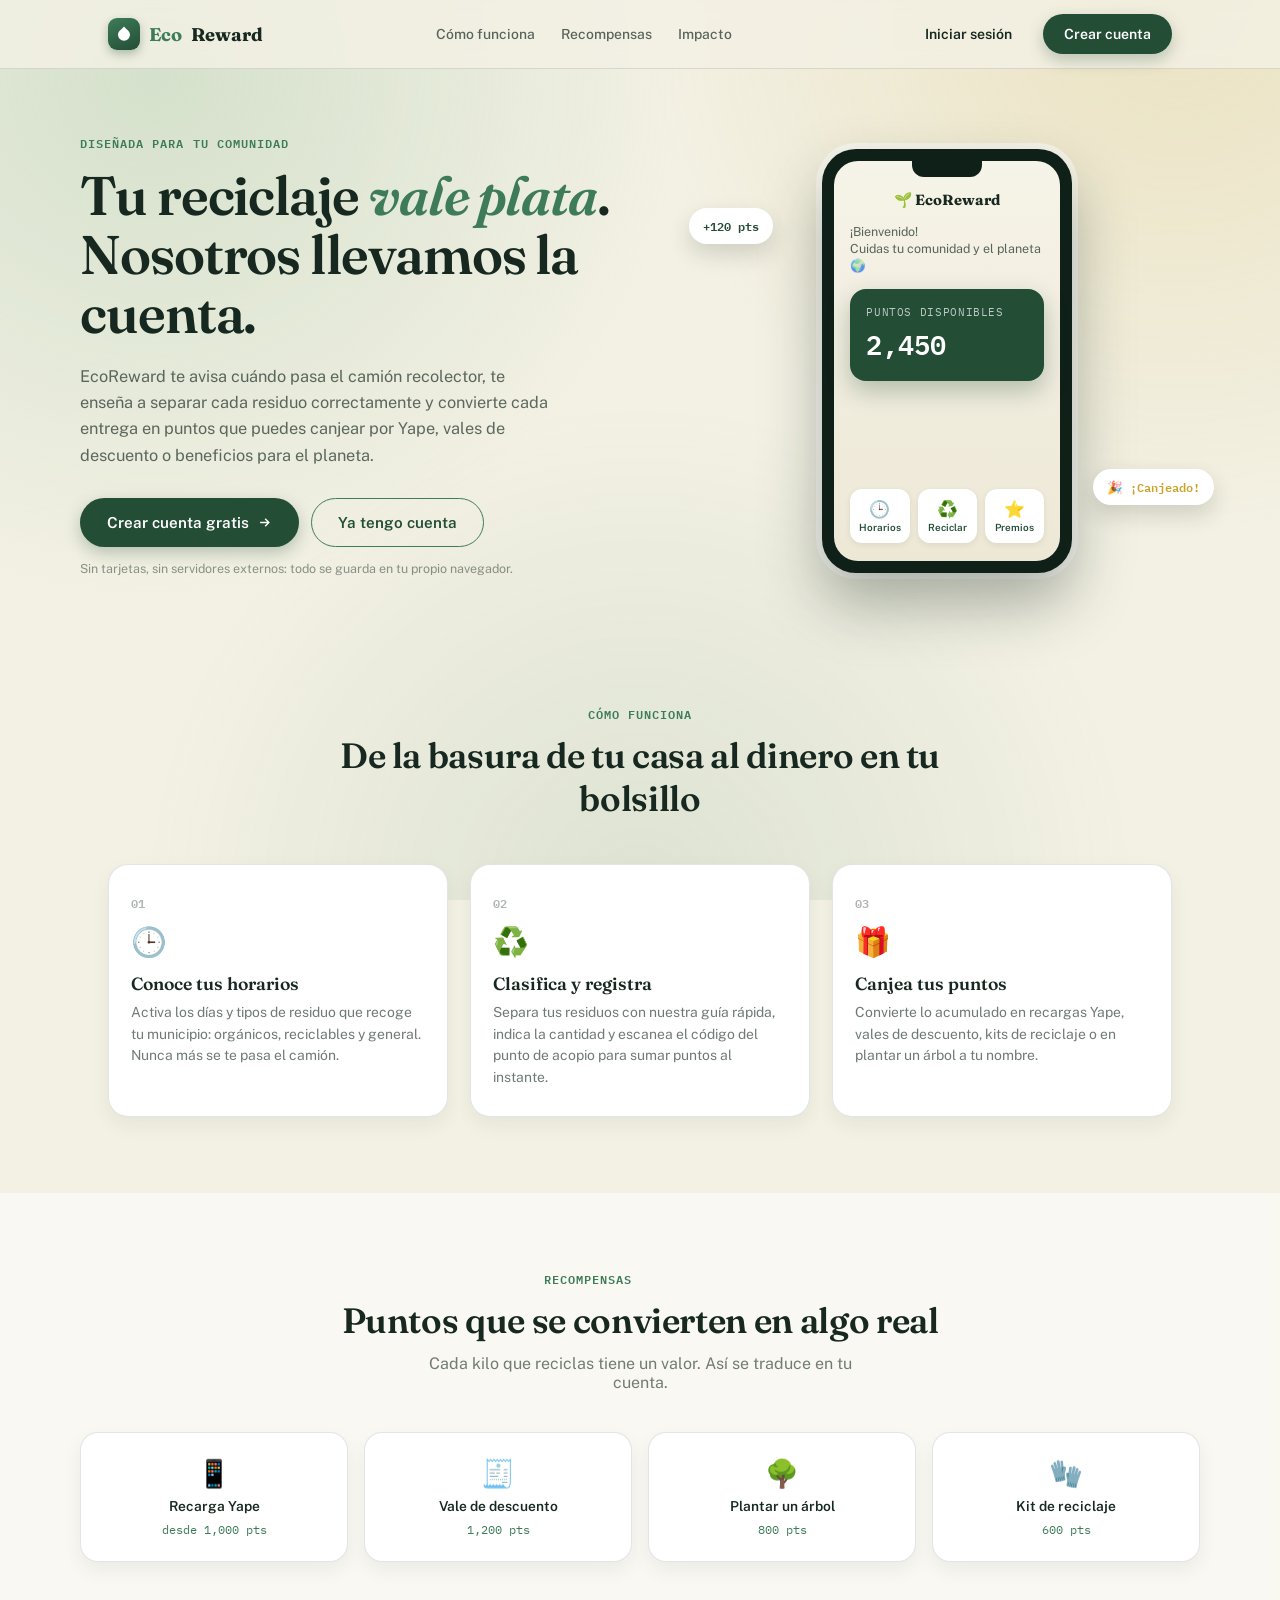
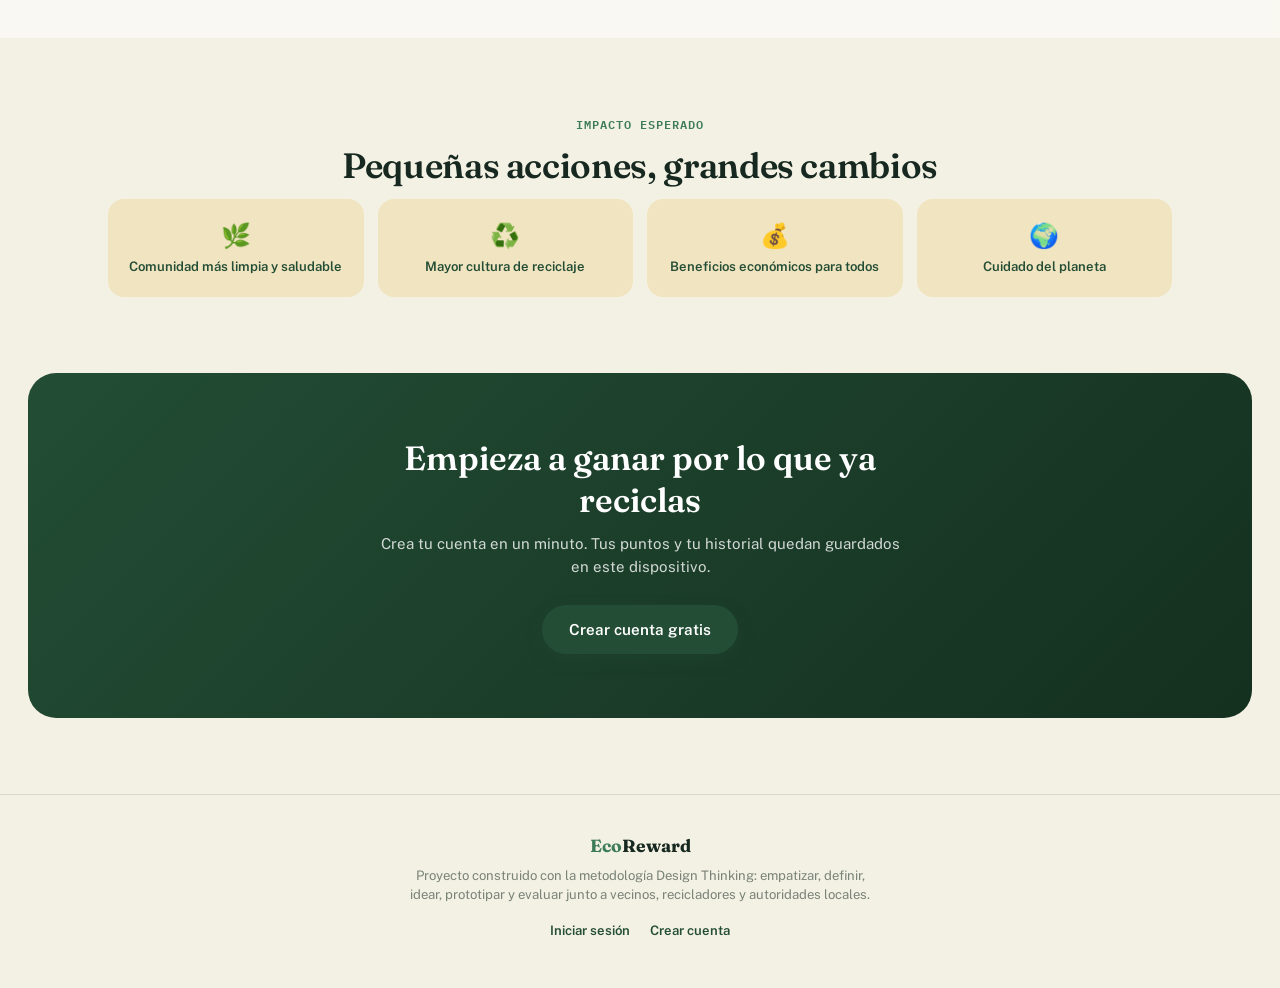
==== index.html @ 500846e9 "feat: init commit" ====
<!DOCTYPE html>
<html lang="es">
<head>
<meta charset="UTF-8">
<meta name="viewport" content="width=device-width, initial-scale=1.0">
<title>EcoReward — Recicla, suma puntos, gana dinero</title>
<meta name="description" content="EcoReward informa tus horarios de recolección de residuos, te enseña a clasificarlos y convierte tu reciclaje en puntos canjeables por dinero.">
<link rel="preconnect" href="https://fonts.googleapis.com">
<link href="https://fonts.googleapis.com/css2?family=Fraunces:ital,opsz,wght@0,9..144,500;0,9..144,600;0,9..144,700;1,9..144,500&family=Public+Sans:wght@400;500;600;700;800&family=IBM+Plex+Mono:wght@500;600&display=swap" rel="stylesheet">
<link rel="stylesheet" href="landing.css">
</head>
<body>

<div class="noise-layer" aria-hidden="true"></div>

<!-- ============ NAV ============ -->
<header class="nav">
  <div class="nav-inner">
    <a class="nav-brand" href="#top">
      <span class="nav-mark">
        <svg width="18" height="18" viewBox="0 0 24 24" fill="none"><path d="M12 2C9 6 4 8 4 13a8 8 0 0016 0c0-5-5-7-8-11z" fill="#fff"/></svg>
      </span>
      <em>Eco</em>Reward
    </a>
    <nav class="nav-links">
      <a href="#como-funciona">Cómo funciona</a>
      <a href="#recompensas">Recompensas</a>
      <a href="#impacto">Impacto</a>
    </nav>
    <div class="nav-actions">
      <a class="btn btn-ghost" href="app/index.html?tab=login">Iniciar sesión</a>
      <a class="btn btn-primary" href="app/index.html?tab=register">Crear cuenta</a>
    </div>
    <button class="nav-burger" id="navBurger" aria-label="Abrir menú">
      <span></span><span></span><span></span>
    </button>
  </div>
  <div class="nav-mobile" id="navMobile">
    <a href="#como-funciona">Cómo funciona</a>
    <a href="#recompensas">Recompensas</a>
    <a href="#impacto">Impacto</a>
    <a class="btn btn-ghost" href="app/index.html?tab=login">Iniciar sesión</a>
    <a class="btn btn-primary" href="app/index.html?tab=register">Crear cuenta</a>
  </div>
</header>

<!-- ============ HERO ============ -->
<section class="hero" id="top">
  <div class="hero-inner">
    <div class="hero-copy">
      <p class="eyebrow">Diseñada para tu comunidad</p>
      <h1>Tu reciclaje <em>vale plata</em>.<br>Nosotros llevamos la cuenta.</h1>
      <p class="hero-sub">
        EcoReward te avisa cuándo pasa el camión recolector, te enseña a separar
        cada residuo correctamente y convierte cada entrega en puntos que puedes
        canjear por Yape, vales de descuento o beneficios para el planeta.
      </p>
      <div class="hero-actions">
        <a class="btn btn-primary btn-lg" href="app/index.html?tab=register">
          Crear cuenta gratis
          <svg width="15" height="15" viewBox="0 0 24 24" fill="none" stroke="currentColor" stroke-width="2.2"><path d="M5 12h14M13 6l6 6-6 6"/></svg>
        </a>
        <a class="btn btn-outline btn-lg" href="app/index.html?tab=login">Ya tengo cuenta</a>
      </div>
      <p class="hero-note">Sin tarjetas, sin servidores externos: todo se guarda en tu propio navegador.</p>
    </div>

    <div class="hero-visual" aria-hidden="true">
      <div class="phone">
        <div class="phone-notch"></div>
        <div class="phone-screen">
          <div class="phone-topbar">
            <span class="phone-logo">🌱 EcoReward</span>
          </div>
          <p class="phone-greet">¡Bienvenido!<br>Cuidas tu comunidad y el planeta 🌍</p>
          <div class="phone-points-card">
            <span class="pp-label">Puntos disponibles</span>
            <span class="pp-value" id="phonePoints">0</span>
          </div>
          <div class="phone-tabs">
            <div class="phone-tab"><span>🕒</span>Horarios</div>
            <div class="phone-tab"><span>♻️</span>Reciclar</div>
            <div class="phone-tab"><span>⭐</span>Premios</div>
          </div>
        </div>
      </div>
      <div class="hero-badge hero-badge--1">+120 pts</div>
      <div class="hero-badge hero-badge--2">🎉 ¡Canjeado!</div>
    </div>
  </div>
</section>

<!-- ============ CÓMO FUNCIONA ============ -->
<section class="section" id="como-funciona">
  <p class="section-eyebrow">Cómo funciona</p>
  <h2 class="section-title">De la basura de tu casa al dinero en tu bolsillo</h2>

  <div class="steps">
    <article class="step">
      <span class="step-num">01</span>
      <div class="step-icon">🕒</div>
      <h3>Conoce tus horarios</h3>
      <p>Activa los días y tipos de residuo que recoge tu municipio: orgánicos, reciclables y general. Nunca más se te pasa el camión.</p>
    </article>
    <article class="step">
      <span class="step-num">02</span>
      <div class="step-icon">♻️</div>
      <h3>Clasifica y registra</h3>
      <p>Separa tus residuos con nuestra guía rápida, indica la cantidad y escanea el código del punto de acopio para sumar puntos al instante.</p>
    </article>
    <article class="step">
      <span class="step-num">03</span>
      <div class="step-icon">🎁</div>
      <h3>Canjea tus puntos</h3>
      <p>Convierte lo acumulado en recargas Yape, vales de descuento, kits de reciclaje o en plantar un árbol a tu nombre.</p>
    </article>
  </div>
</section>

<!-- ============ RECOMPENSAS ============ -->
<section class="section section-alt" id="recompensas">
  <p class="section-eyebrow">Recompensas</p>
  <h2 class="section-title">Puntos que se convierten en algo real</h2>
  <p class="section-sub">Cada kilo que reciclas tiene un valor. Así se traduce en tu cuenta.</p>

  <div class="rewards-grid">
    <div class="reward-tile">
      <span class="rt-emoji">📱</span>
      <span class="rt-name">Recarga Yape</span>
      <span class="rt-cost">desde 1,000 pts</span>
    </div>
    <div class="reward-tile">
      <span class="rt-emoji">🧾</span>
      <span class="rt-name">Vale de descuento</span>
      <span class="rt-cost">1,200 pts</span>
    </div>
    <div class="reward-tile">
      <span class="rt-emoji">🌳</span>
      <span class="rt-name">Plantar un árbol</span>
      <span class="rt-cost">800 pts</span>
    </div>
    <div class="reward-tile">
      <span class="rt-emoji">🧤</span>
      <span class="rt-name">Kit de reciclaje</span>
      <span class="rt-cost">600 pts</span>
    </div>
  </div>
</section>

<!-- ============ IMPACTO ============ -->
<section class="section" id="impacto">
  <p class="section-eyebrow">Impacto esperado</p>
  <h2 class="section-title">Pequeñas acciones, grandes cambios</h2>

  <div class="impact-grid">
    <div class="impact-item">
      <span class="ii-emoji">🌿</span>
      <span class="ii-text">Comunidad más limpia y saludable</span>
    </div>
    <div class="impact-item">
      <span class="ii-emoji">♻️</span>
      <span class="ii-text">Mayor cultura de reciclaje</span>
    </div>
    <div class="impact-item">
      <span class="ii-emoji">💰</span>
      <span class="ii-text">Beneficios económicos para todos</span>
    </div>
    <div class="impact-item">
      <span class="ii-emoji">🌍</span>
      <span class="ii-text">Cuidado del planeta</span>
    </div>
  </div>
</section>

<!-- ============ CTA FINAL ============ -->
<section class="cta">
  <div class="cta-inner">
    <h2>Empieza a ganar por lo que ya reciclas</h2>
    <p>Crea tu cuenta en un minuto. Tus puntos y tu historial quedan guardados en este dispositivo.</p>
    <a class="btn btn-primary btn-lg" href="app/index.html?tab=register">Crear cuenta gratis</a>
  </div>
</section>

<!-- ============ FOOTER ============ -->
<footer class="footer">
  <div class="footer-inner">
    <div class="footer-brand"><em>Eco</em>Reward</div>
    <p>Proyecto construido con la metodología Design Thinking: empatizar, definir, idear, prototipar y evaluar junto a vecinos, recicladores y autoridades locales.</p>
    <div class="footer-links">
      <a href="app/index.html?tab=login">Iniciar sesión</a>
      <a href="app/index.html?tab=register">Crear cuenta</a>
    </div>
  </div>
</footer>

<script src="landing.js"></script>
</body>
</html>
---- landing.css ----
:root{
  --ink:#16281F;
  --bg:#F3F1E4;
  --card:#FFFFFF;
  --green-deep:#234D35;
  --green-mid:#3E7C59;
  --green-leaf:#8FBC94;
  --gold:#C9A227;
  --gold-soft:#F1E4C0;
  --coral:#C1502E;
  --line: rgba(22,40,31,0.12);
  --font-display:'Fraunces', Georgia, serif;
  --font-body:'Public Sans', -apple-system, BlinkMacSystemFont, 'Segoe UI', sans-serif;
  --font-mono:'IBM Plex Mono', 'Courier New', monospace;
  --max: 1120px;
}
*{ box-sizing:border-box; }
html{ scroll-behavior:smooth; }
body{
  margin:0;
  background:var(--bg);
  color:var(--ink);
  font-family:var(--font-body);
  -webkit-font-smoothing:antialiased;
  overflow-x:hidden;
}
a{ color:inherit; text-decoration:none; }
img,svg{ display:block; max-width:100%; }

.noise-layer{
  position:fixed; inset:0; pointer-events:none; z-index:0;
  background:
    radial-gradient(circle at 12% 8%, rgba(143,188,148,0.30), transparent 38%),
    radial-gradient(circle at 92% 0%, rgba(201,162,39,0.18), transparent 36%),
    radial-gradient(circle at 50% 100%, rgba(62,124,89,0.12), transparent 45%);
}

.btn{
  display:inline-flex; align-items:center; justify-content:center; gap:8px;
  padding:11px 20px; border-radius:100px; font-weight:600; font-size:0.88rem;
  border:1.5px solid transparent; cursor:pointer; white-space:nowrap;
  transition:transform .15s ease, box-shadow .15s ease, background .15s ease;
}
.btn:active{ transform:scale(0.97); }
.btn-primary{ background:var(--green-deep); color:#fff; box-shadow:0 6px 16px rgba(35,77,53,0.28); }
.btn-primary:hover{ background:#1c3f2c; }
.btn-ghost{ background:transparent; color:var(--ink); }
.btn-ghost:hover{ background:rgba(22,40,31,0.06); }
.btn-outline{ background:transparent; color:var(--green-deep); border-color:var(--green-mid); }
.btn-outline:hover{ background:rgba(62,124,89,0.08); }
.btn-lg{ padding:15px 26px; font-size:0.95rem; }

/* ============ NAV ============ */
.nav{
  position:sticky; top:0; z-index:50;
  background:rgba(243,241,228,0.82); backdrop-filter:blur(10px);
  border-bottom:1px solid var(--line);
}
.nav-inner{
  max-width:var(--max); margin:0 auto; padding:14px 28px;
  display:flex; align-items:center; justify-content:space-between; gap:24px;
}
.nav-brand{
  display:flex; align-items:center; gap:9px;
  font-family:var(--font-display); font-weight:700; font-size:1.15rem;
}
.nav-brand em{ color:var(--green-mid); font-style:normal; }
.nav-mark{
  width:32px;height:32px;border-radius:9px;
  background:linear-gradient(155deg,var(--green-mid),var(--green-deep));
  display:flex;align-items:center;justify-content:center;
  box-shadow:0 4px 10px rgba(35,77,53,0.32);
}
.nav-links{ display:flex; gap:26px; font-size:0.87rem; font-weight:500; color:rgba(22,40,31,0.7); }
.nav-links a:hover{ color:var(--green-deep); }
.nav-actions{ display:flex; align-items:center; gap:10px; }
.nav-burger{
  display:none; flex-direction:column; gap:4px; background:none; border:none; cursor:pointer; padding:6px;
}
.nav-burger span{ width:20px; height:2px; background:var(--ink); border-radius:2px; }
.nav-mobile{
  display:none; flex-direction:column; gap:14px; padding:16px 28px 22px;
  border-top:1px solid var(--line); font-size:0.9rem; font-weight:500;
}
.nav-mobile.open{ display:flex; }
.nav-mobile .btn{ width:100%; }

/* ============ HERO ============ */
.hero{ position:relative; z-index:1; padding:64px 28px 40px; }
.hero-inner{
  max-width:var(--max); margin:0 auto;
  display:grid; grid-template-columns:1.05fr 0.95fr; gap:56px; align-items:center;
}
.eyebrow{
  font-family:var(--font-mono); text-transform:uppercase; letter-spacing:0.09em;
  font-size:0.72rem; color:var(--green-mid); font-weight:600; margin:0 0 14px;
}
.hero h1{
  font-family:var(--font-display); font-weight:600; font-size:clamp(2.2rem, 4.4vw, 3.4rem);
  line-height:1.08; letter-spacing:-0.02em; margin:0 0 20px;
}
.hero h1 em{ font-style:italic; color:var(--green-mid); }
.hero-sub{
  font-size:1.02rem; line-height:1.6; color:rgba(22,40,31,0.68); max-width:480px; margin:0 0 30px;
}
.hero-actions{ display:flex; gap:12px; flex-wrap:wrap; margin-bottom:14px; }
.hero-note{ font-size:0.78rem; color:rgba(22,40,31,0.48); }

/* Phone mockup */
.hero-visual{ position:relative; display:flex; justify-content:center; }
.phone{
  width:250px; background:#0f2018; border-radius:34px; padding:12px;
  box-shadow:0 30px 60px rgba(22,40,31,0.35), 0 0 0 6px rgba(255,255,255,0.5);
  position:relative;
}
.phone-notch{
  position:absolute; top:12px; left:50%; transform:translateX(-50%);
  width:70px; height:16px; background:#0f2018; border-radius:0 0 12px 12px; z-index:2;
}
.phone-screen{
  background:linear-gradient(180deg, #F6F3E8, #EDE8D6);
  border-radius:24px; padding:30px 16px 18px; min-height:400px;
  display:flex; flex-direction:column; gap:14px;
}
.phone-topbar{ display:flex; justify-content:center; }
.phone-logo{ font-family:var(--font-display); font-weight:700; font-size:0.92rem; }
.phone-greet{
  font-size:0.78rem; line-height:1.4; color:rgba(22,40,31,0.7); margin:0; text-align:left;
}
.phone-points-card{
  background:var(--green-deep); border-radius:16px; padding:16px;
  display:flex; flex-direction:column; gap:4px; color:#fff;
  box-shadow:0 10px 24px rgba(35,77,53,0.3);
}
.pp-label{ font-size:0.66rem; text-transform:uppercase; letter-spacing:0.06em; opacity:0.7; font-family:var(--font-mono); }
.pp-value{ font-family:var(--font-mono); font-weight:600; font-size:1.7rem; }
.phone-tabs{ display:flex; gap:8px; margin-top:auto; }
.phone-tab{
  flex:1; background:var(--card); border-radius:12px; padding:10px 4px; text-align:center;
  font-size:0.62rem; font-weight:600; color:var(--green-deep); box-shadow:0 2px 6px rgba(22,40,31,0.08);
}
.phone-tab span{ display:block; font-size:1.05rem; margin-bottom:3px; }

.hero-badge{
  position:absolute; background:var(--card); border-radius:100px; padding:8px 14px;
  font-family:var(--font-mono); font-weight:600; font-size:0.78rem; color:var(--green-deep);
  box-shadow:0 10px 22px rgba(22,40,31,0.16); animation:floatY 4s ease-in-out infinite;
}
.hero-badge--1{ top:14%; left:-6px; }
.hero-badge--2{ bottom:16%; right:-14px; animation-delay:1.4s; color:var(--gold); }
@keyframes floatY{ 0%,100%{ transform:translateY(0);} 50%{ transform:translateY(-9px);} }

/* ============ SECTIONS ============ */
.section{ position:relative; z-index:1; max-width:var(--max); margin:0 auto; padding:76px 28px; }
.section-alt{ background:rgba(255,255,255,0.5); max-width:none; border-radius:0; }
.section-alt > *{ max-width:var(--max); margin-left:auto; margin-right:auto; }
.section-eyebrow{
  font-family:var(--font-mono); text-transform:uppercase; letter-spacing:0.09em;
  font-size:0.72rem; color:var(--green-mid); font-weight:600; margin:0 0 10px; text-align:center;
}
.section-title{
  font-family:var(--font-display); font-weight:600; font-size:clamp(1.6rem, 3vw, 2.2rem);
  text-align:center; margin:0 auto 12px; max-width:640px; letter-spacing:-0.01em;
}
.section-sub{ text-align:center; color:rgba(22,40,31,0.6); max-width:480px; margin:0 auto 40px; }

.steps{
  display:grid; grid-template-columns:repeat(3,1fr); gap:22px; margin-top:44px;
}
.step{
  background:var(--card); border:1px solid var(--line); border-radius:20px; padding:28px 22px;
  position:relative; box-shadow:0 8px 20px rgba(22,40,31,0.06);
}
.step-num{
  font-family:var(--font-mono); font-size:0.72rem; color:rgba(22,40,31,0.35); font-weight:600;
}
.step-icon{ font-size:1.8rem; margin:12px 0 14px; }
.step h3{ font-family:var(--font-display); font-size:1.1rem; margin:0 0 8px; font-weight:600; }
.step p{ font-size:0.87rem; line-height:1.55; color:rgba(22,40,31,0.62); margin:0; }

.rewards-grid{ display:grid; grid-template-columns:repeat(4,1fr); gap:16px; }
.reward-tile{
  background:var(--card); border:1px solid var(--line); border-radius:18px; padding:24px 12px;
  text-align:center; display:flex; flex-direction:column; align-items:center; gap:8px;
  box-shadow:0 8px 20px rgba(22,40,31,0.06);
}
.rt-emoji{ font-size:1.7rem; }
.rt-name{ font-weight:600; font-size:0.86rem; }
.rt-cost{ font-family:var(--font-mono); font-size:0.72rem; color:var(--green-mid); }

.impact-grid{ display:grid; grid-template-columns:repeat(4,1fr); gap:14px; }
.impact-item{
  background:var(--gold-soft); border-radius:16px; padding:22px 16px;
  display:flex; flex-direction:column; align-items:center; text-align:center; gap:8px;
}
.ii-emoji{ font-size:1.5rem; }
.ii-text{ font-size:0.82rem; font-weight:600; color:var(--green-deep); line-height:1.3; }

/* ============ CTA ============ */
.cta{
  position:relative; z-index:1; margin:0 28px 76px; border-radius:28px;
  background:linear-gradient(135deg, var(--green-deep), #14301f);
  padding:64px 28px; text-align:center; color:#fff;
}
.cta-inner{ max-width:520px; margin:0 auto; }
.cta h2{ font-family:var(--font-display); font-size:clamp(1.6rem,3vw,2.1rem); margin:0 0 12px; font-weight:600; }
.cta p{ font-size:0.94rem; opacity:0.8; line-height:1.5; margin:0 0 26px; }

/* ============ FOOTER ============ */
.footer{ position:relative; z-index:1; padding:40px 28px 50px; border-top:1px solid var(--line); }
.footer-inner{ max-width:var(--max); margin:0 auto; text-align:center; }
.footer-brand{ font-family:var(--font-display); font-weight:700; font-size:1.1rem; margin-bottom:10px; }
.footer-brand em{ color:var(--green-mid); font-style:normal; }
.footer-inner p{ max-width:480px; margin:0 auto 18px; font-size:0.82rem; color:rgba(22,40,31,0.55); line-height:1.5; }
.footer-links{ display:flex; gap:20px; justify-content:center; font-size:0.82rem; font-weight:600; color:var(--green-deep); }

/* ============ RESPONSIVE ============ */
@media (max-width: 900px){
  .nav-links{ display:none; }
  .nav-actions{ display:none; }
  .nav-burger{ display:flex; }
  .hero-inner{ grid-template-columns:1fr; gap:44px; }
  .hero-visual{ order:-1; }
  .steps{ grid-template-columns:1fr; }
  .rewards-grid{ grid-template-columns:repeat(2,1fr); }
  .impact-grid{ grid-template-columns:repeat(2,1fr); }
}
@media (max-width:480px){
  .hero{ padding:44px 18px 30px; }
  .section{ padding:56px 18px; }
  .cta{ margin:0 16px 56px; padding:46px 20px; }
  .phone{ width:220px; }
}
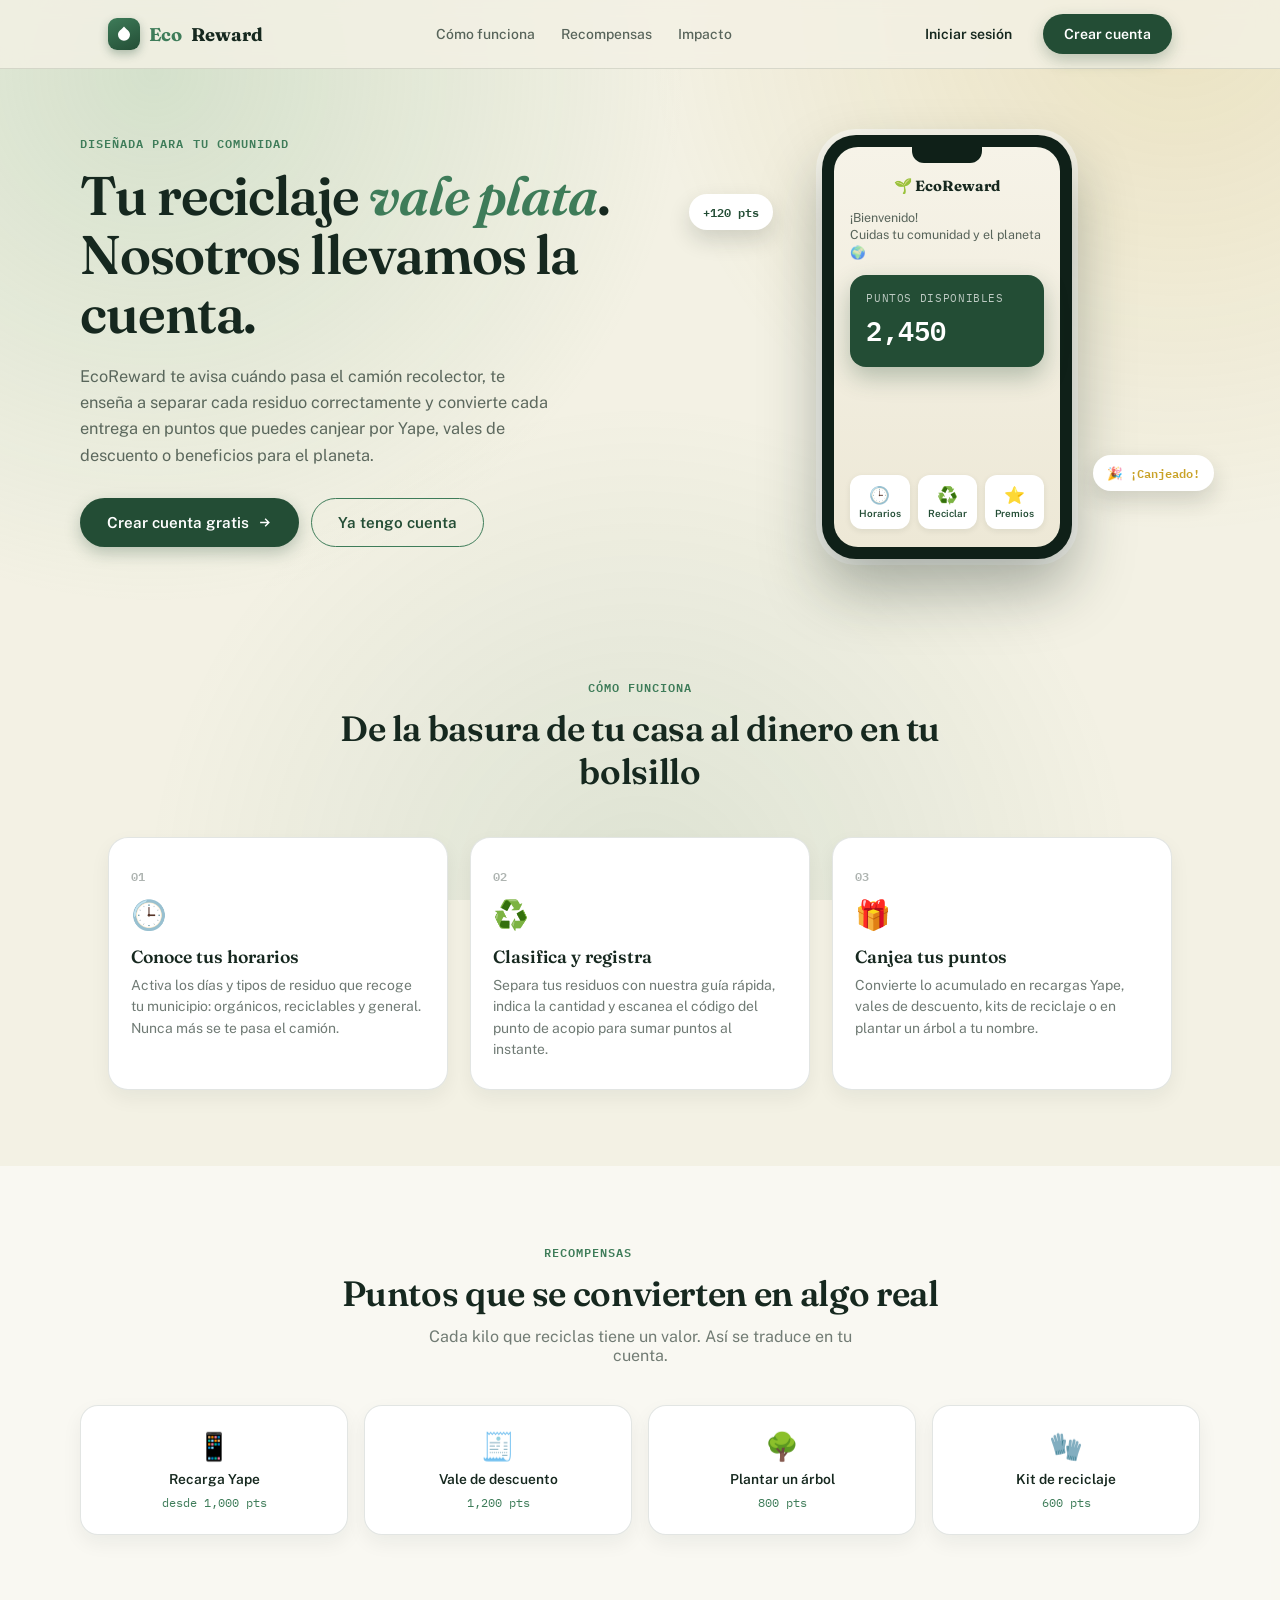
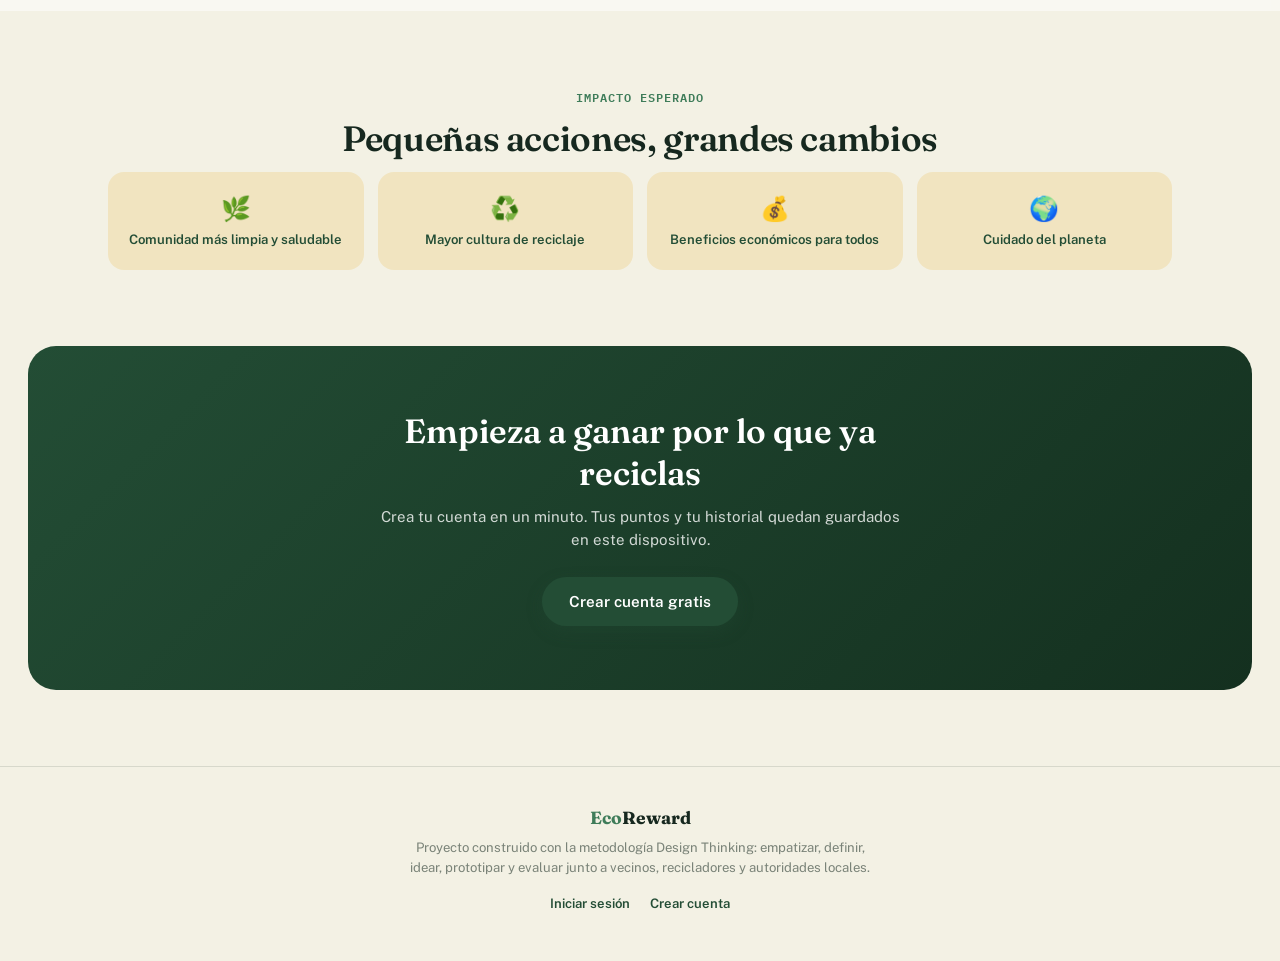
==== commit 5aebf123: "Update index.html" ====
--- a/index.html
+++ b/index.html
@@ -62,7 +62,6 @@
         </a>
         <a class="btn btn-outline btn-lg" href="app/index.html?tab=login">Ya tengo cuenta</a>
       </div>
-      <p class="hero-note">Sin tarjetas, sin servidores externos: todo se guarda en tu propio navegador.</p>
     </div>
 
     <div class="hero-visual" aria-hidden="true">
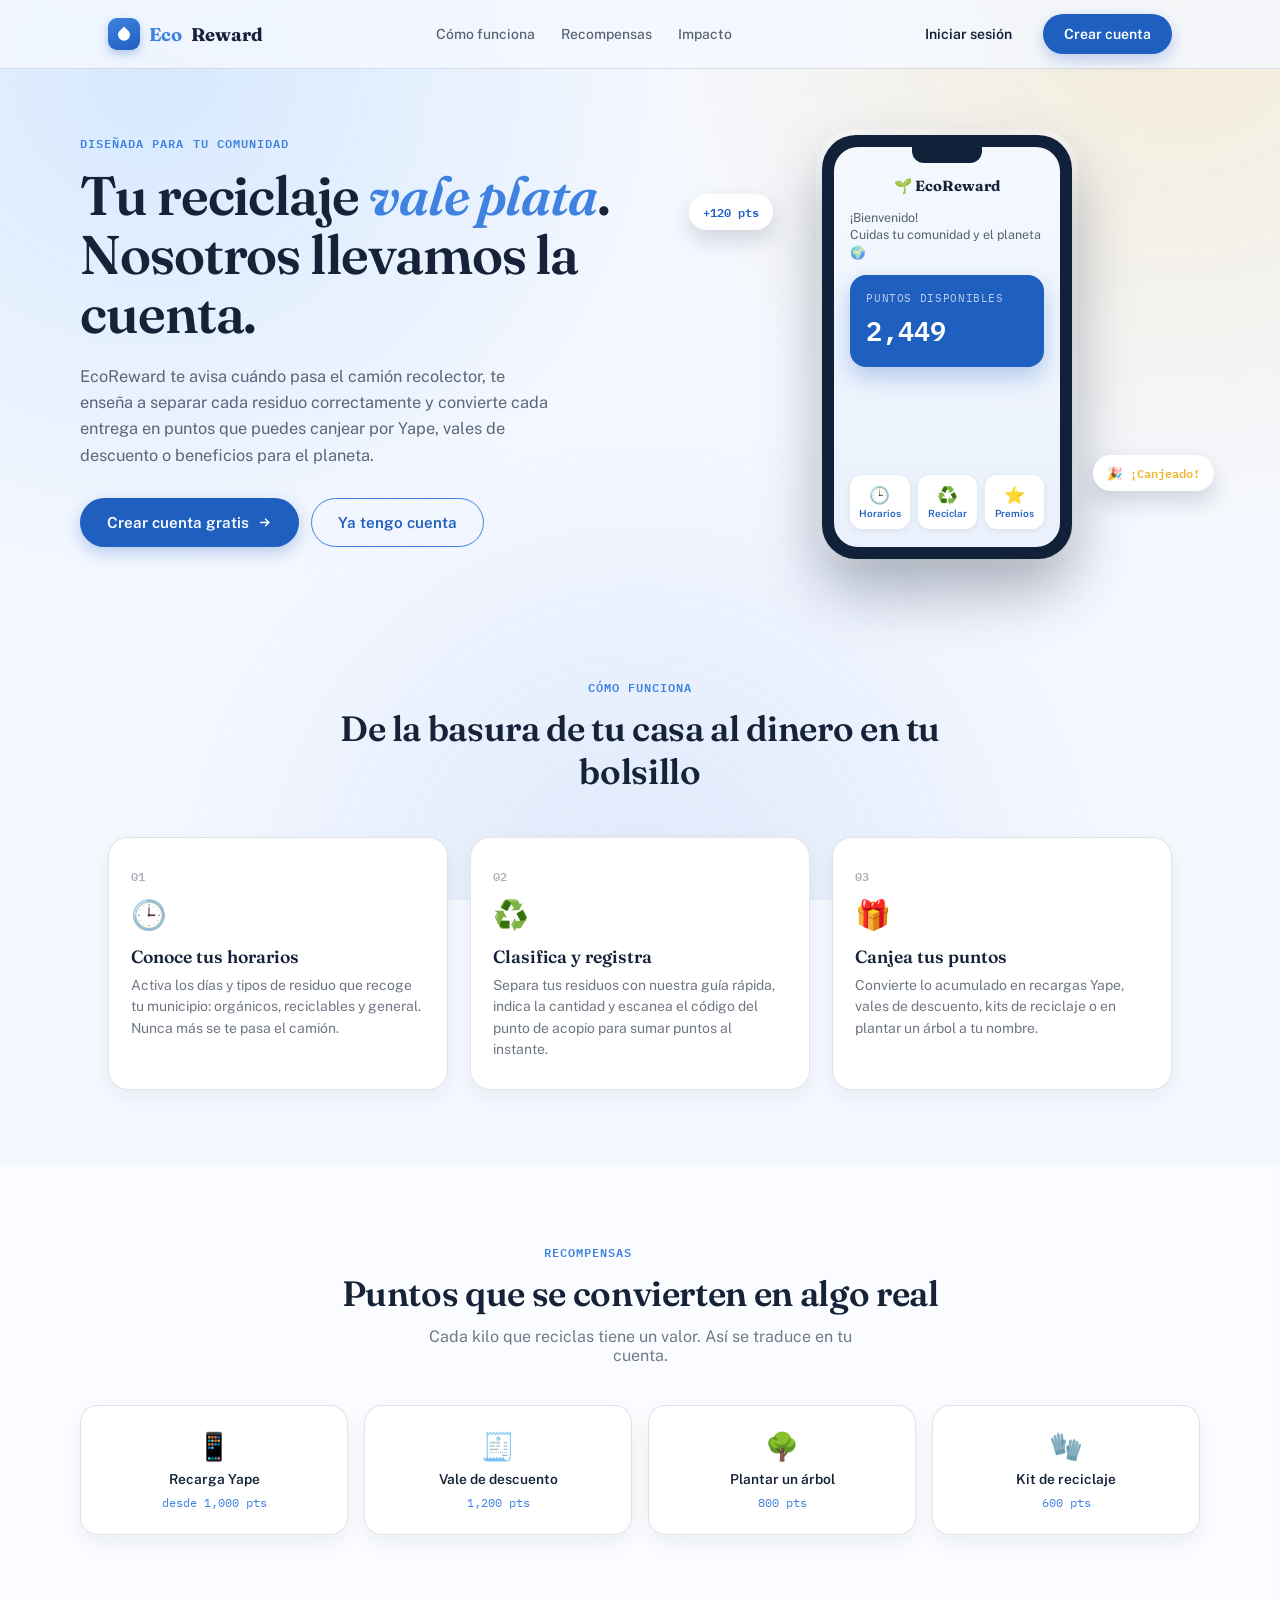
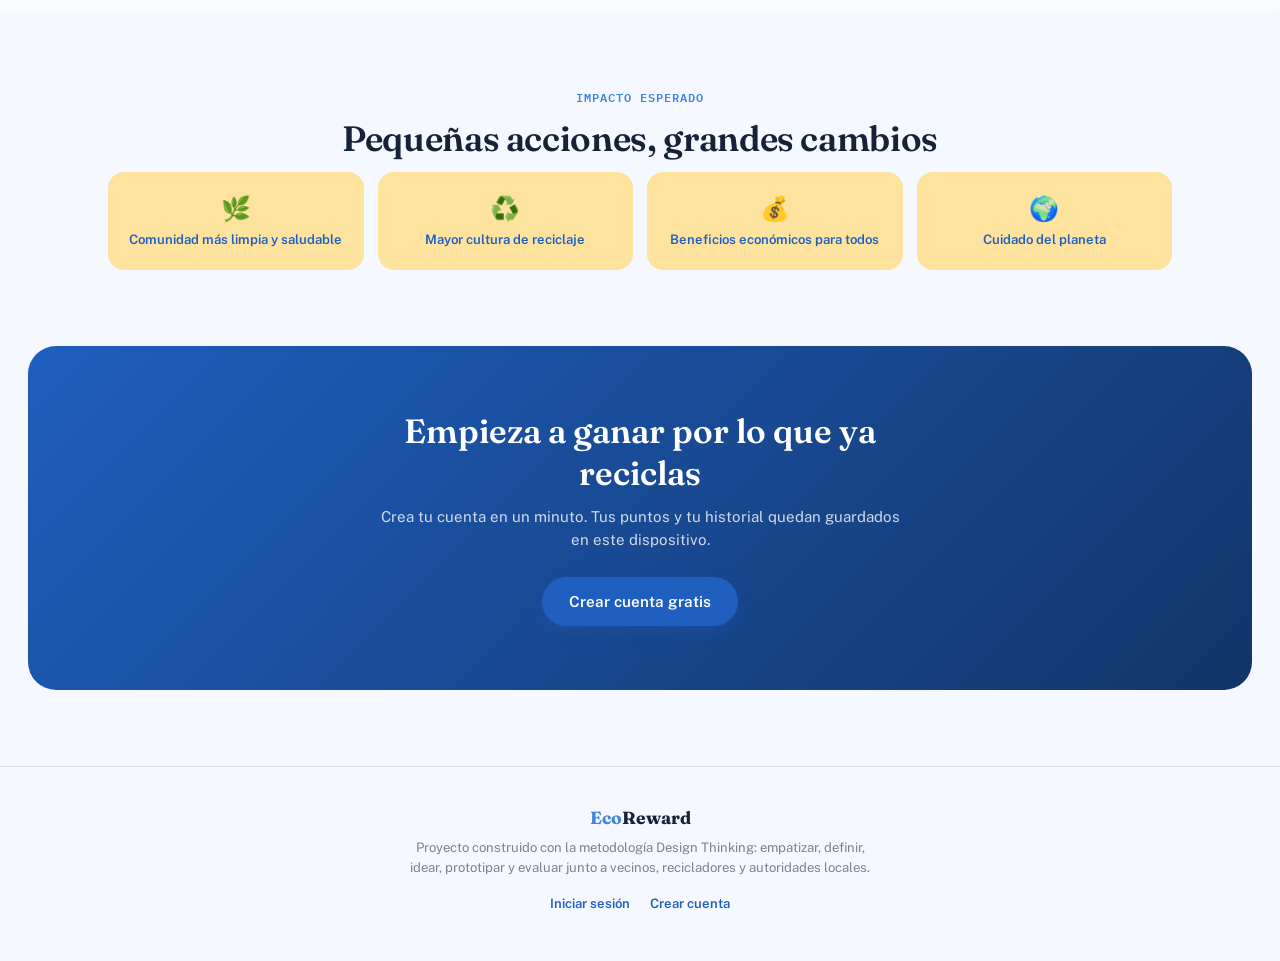
==== commit 2960472a: "feat: update file" ====
--- a/index.html
+++ b/index.html
@@ -28,8 +28,8 @@
       <a href="#impacto">Impacto</a>
     </nav>
     <div class="nav-actions">
-      <a class="btn btn-ghost" href="app/index.html?tab=login">Iniciar sesión</a>
-      <a class="btn btn-primary" href="app/index.html?tab=register">Crear cuenta</a>
+      <a class="btn btn-ghost" href="app/app.html?tab=login">Iniciar sesión</a>
+      <a class="btn btn-primary" href="app/app.html?tab=register">Crear cuenta</a>
     </div>
     <button class="nav-burger" id="navBurger" aria-label="Abrir menú">
       <span></span><span></span><span></span>
@@ -39,8 +39,8 @@
     <a href="#como-funciona">Cómo funciona</a>
     <a href="#recompensas">Recompensas</a>
     <a href="#impacto">Impacto</a>
-    <a class="btn btn-ghost" href="app/index.html?tab=login">Iniciar sesión</a>
-    <a class="btn btn-primary" href="app/index.html?tab=register">Crear cuenta</a>
+    <a class="btn btn-ghost" href="app/app.html?tab=login">Iniciar sesión</a>
+    <a class="btn btn-primary" href="app/app.html?tab=register">Crear cuenta</a>
   </div>
 </header>
 
@@ -56,11 +56,11 @@
         canjear por Yape, vales de descuento o beneficios para el planeta.
       </p>
       <div class="hero-actions">
-        <a class="btn btn-primary btn-lg" href="app/index.html?tab=register">
+        <a class="btn btn-primary btn-lg" href="app/app.html?tab=register">
           Crear cuenta gratis
           <svg width="15" height="15" viewBox="0 0 24 24" fill="none" stroke="currentColor" stroke-width="2.2"><path d="M5 12h14M13 6l6 6-6 6"/></svg>
         </a>
-        <a class="btn btn-outline btn-lg" href="app/index.html?tab=login">Ya tengo cuenta</a>
+        <a class="btn btn-outline btn-lg" href="app/app.html?tab=login">Ya tengo cuenta</a>
       </div>
     </div>
 
@@ -176,7 +176,7 @@
   <div class="cta-inner">
     <h2>Empieza a ganar por lo que ya reciclas</h2>
     <p>Crea tu cuenta en un minuto. Tus puntos y tu historial quedan guardados en este dispositivo.</p>
-    <a class="btn btn-primary btn-lg" href="app/index.html?tab=register">Crear cuenta gratis</a>
+    <a class="btn btn-primary btn-lg" href="app/app.html?tab=register">Crear cuenta gratis</a>
   </div>
 </section>
 
@@ -186,8 +186,8 @@
     <div class="footer-brand"><em>Eco</em>Reward</div>
     <p>Proyecto construido con la metodología Design Thinking: empatizar, definir, idear, prototipar y evaluar junto a vecinos, recicladores y autoridades locales.</p>
     <div class="footer-links">
-      <a href="app/index.html?tab=login">Iniciar sesión</a>
-      <a href="app/index.html?tab=register">Crear cuenta</a>
+      <a href="app/app.html?tab=login">Iniciar sesión</a>
+      <a href="app/app.html?tab=register">Crear cuenta</a>
     </div>
   </div>
 </footer>
--- a/landing.css
+++ b/landing.css
@@ -1,14 +1,14 @@
 :root{
-  --ink:#16281F;
-  --bg:#F3F1E4;
+  --ink:#152238;
+  --bg:#F5F8FF;
   --card:#FFFFFF;
-  --green-deep:#234D35;
-  --green-mid:#3E7C59;
-  --green-leaf:#8FBC94;
-  --gold:#C9A227;
-  --gold-soft:#F1E4C0;
+  --blue-deep:#1F5FBF;
+  --blue-mid:#3F82E0;
+  --blue-soft:#92C5FC;
+  --sun-deep:#F0B429;
+  --sun:#FEE39F;
   --coral:#C1502E;
-  --line: rgba(22,40,31,0.12);
+  --line: rgba(21,34,56,0.12);
   --font-display:'Fraunces', Georgia, serif;
   --font-body:'Public Sans', -apple-system, BlinkMacSystemFont, 'Segoe UI', sans-serif;
   --font-mono:'IBM Plex Mono', 'Courier New', monospace;
@@ -30,9 +30,9 @@
 .noise-layer{
   position:fixed; inset:0; pointer-events:none; z-index:0;
   background:
-    radial-gradient(circle at 12% 8%, rgba(143,188,148,0.30), transparent 38%),
-    radial-gradient(circle at 92% 0%, rgba(201,162,39,0.18), transparent 36%),
-    radial-gradient(circle at 50% 100%, rgba(62,124,89,0.12), transparent 45%);
+    radial-gradient(circle at 12% 8%, rgba(146,197,252,0.30), transparent 38%),
+    radial-gradient(circle at 92% 0%, rgba(240,180,41,0.18), transparent 36%),
+    radial-gradient(circle at 50% 100%, rgba(63,130,224,0.12), transparent 45%);
 }
 
 .btn{
@@ -42,18 +42,18 @@
   transition:transform .15s ease, box-shadow .15s ease, background .15s ease;
 }
 .btn:active{ transform:scale(0.97); }
-.btn-primary{ background:var(--green-deep); color:#fff; box-shadow:0 6px 16px rgba(35,77,53,0.28); }
-.btn-primary:hover{ background:#1c3f2c; }
+.btn-primary{ background:var(--blue-deep); color:#fff; box-shadow:0 6px 16px rgba(31,95,191,0.28); }
+.btn-primary:hover{ background:#17509E; }
 .btn-ghost{ background:transparent; color:var(--ink); }
-.btn-ghost:hover{ background:rgba(22,40,31,0.06); }
-.btn-outline{ background:transparent; color:var(--green-deep); border-color:var(--green-mid); }
-.btn-outline:hover{ background:rgba(62,124,89,0.08); }
+.btn-ghost:hover{ background:rgba(21,34,56,0.06); }
+.btn-outline{ background:transparent; color:var(--blue-deep); border-color:var(--blue-mid); }
+.btn-outline:hover{ background:rgba(63,130,224,0.08); }
 .btn-lg{ padding:15px 26px; font-size:0.95rem; }
 
 /* ============ NAV ============ */
 .nav{
   position:sticky; top:0; z-index:50;
-  background:rgba(243,241,228,0.82); backdrop-filter:blur(10px);
+  background:rgba(245,248,255,0.82); backdrop-filter:blur(10px);
   border-bottom:1px solid var(--line);
 }
 .nav-inner{
@@ -64,15 +64,15 @@
   display:flex; align-items:center; gap:9px;
   font-family:var(--font-display); font-weight:700; font-size:1.15rem;
 }
-.nav-brand em{ color:var(--green-mid); font-style:normal; }
+.nav-brand em{ color:var(--blue-mid); font-style:normal; }
 .nav-mark{
   width:32px;height:32px;border-radius:9px;
-  background:linear-gradient(155deg,var(--green-mid),var(--green-deep));
+  background:linear-gradient(155deg,var(--blue-mid),var(--blue-deep));
   display:flex;align-items:center;justify-content:center;
-  box-shadow:0 4px 10px rgba(35,77,53,0.32);
-}
-.nav-links{ display:flex; gap:26px; font-size:0.87rem; font-weight:500; color:rgba(22,40,31,0.7); }
-.nav-links a:hover{ color:var(--green-deep); }
+  box-shadow:0 4px 10px rgba(31,95,191,0.32);
+}
+.nav-links{ display:flex; gap:26px; font-size:0.87rem; font-weight:500; color:rgba(21,34,56,0.7); }
+.nav-links a:hover{ color:var(--blue-deep); }
 .nav-actions{ display:flex; align-items:center; gap:10px; }
 .nav-burger{
   display:none; flex-direction:column; gap:4px; background:none; border:none; cursor:pointer; padding:6px;
@@ -93,61 +93,61 @@
 }
 .eyebrow{
   font-family:var(--font-mono); text-transform:uppercase; letter-spacing:0.09em;
-  font-size:0.72rem; color:var(--green-mid); font-weight:600; margin:0 0 14px;
+  font-size:0.72rem; color:var(--blue-mid); font-weight:600; margin:0 0 14px;
 }
 .hero h1{
   font-family:var(--font-display); font-weight:600; font-size:clamp(2.2rem, 4.4vw, 3.4rem);
   line-height:1.08; letter-spacing:-0.02em; margin:0 0 20px;
 }
-.hero h1 em{ font-style:italic; color:var(--green-mid); }
+.hero h1 em{ font-style:italic; color:var(--blue-mid); }
 .hero-sub{
-  font-size:1.02rem; line-height:1.6; color:rgba(22,40,31,0.68); max-width:480px; margin:0 0 30px;
+  font-size:1.02rem; line-height:1.6; color:rgba(21,34,56,0.68); max-width:480px; margin:0 0 30px;
 }
 .hero-actions{ display:flex; gap:12px; flex-wrap:wrap; margin-bottom:14px; }
-.hero-note{ font-size:0.78rem; color:rgba(22,40,31,0.48); }
+.hero-note{ font-size:0.78rem; color:rgba(21,34,56,0.48); }
 
 /* Phone mockup */
 .hero-visual{ position:relative; display:flex; justify-content:center; }
 .phone{
-  width:250px; background:#0f2018; border-radius:34px; padding:12px;
-  box-shadow:0 30px 60px rgba(22,40,31,0.35), 0 0 0 6px rgba(255,255,255,0.5);
+  width:250px; background:#12213A; border-radius:34px; padding:12px;
+  box-shadow:0 30px 60px rgba(21,34,56,0.35), 0 0 0 6px rgba(255,255,255,0.5);
   position:relative;
 }
 .phone-notch{
   position:absolute; top:12px; left:50%; transform:translateX(-50%);
-  width:70px; height:16px; background:#0f2018; border-radius:0 0 12px 12px; z-index:2;
+  width:70px; height:16px; background:#12213A; border-radius:0 0 12px 12px; z-index:2;
 }
 .phone-screen{
-  background:linear-gradient(180deg, #F6F3E8, #EDE8D6);
+  background:linear-gradient(180deg, #F5F9FF, #EAF1FC);
   border-radius:24px; padding:30px 16px 18px; min-height:400px;
   display:flex; flex-direction:column; gap:14px;
 }
 .phone-topbar{ display:flex; justify-content:center; }
 .phone-logo{ font-family:var(--font-display); font-weight:700; font-size:0.92rem; }
 .phone-greet{
-  font-size:0.78rem; line-height:1.4; color:rgba(22,40,31,0.7); margin:0; text-align:left;
+  font-size:0.78rem; line-height:1.4; color:rgba(21,34,56,0.7); margin:0; text-align:left;
 }
 .phone-points-card{
-  background:var(--green-deep); border-radius:16px; padding:16px;
+  background:var(--blue-deep); border-radius:16px; padding:16px;
   display:flex; flex-direction:column; gap:4px; color:#fff;
-  box-shadow:0 10px 24px rgba(35,77,53,0.3);
+  box-shadow:0 10px 24px rgba(31,95,191,0.3);
 }
 .pp-label{ font-size:0.66rem; text-transform:uppercase; letter-spacing:0.06em; opacity:0.7; font-family:var(--font-mono); }
 .pp-value{ font-family:var(--font-mono); font-weight:600; font-size:1.7rem; }
 .phone-tabs{ display:flex; gap:8px; margin-top:auto; }
 .phone-tab{
   flex:1; background:var(--card); border-radius:12px; padding:10px 4px; text-align:center;
-  font-size:0.62rem; font-weight:600; color:var(--green-deep); box-shadow:0 2px 6px rgba(22,40,31,0.08);
+  font-size:0.62rem; font-weight:600; color:var(--blue-deep); box-shadow:0 2px 6px rgba(21,34,56,0.08);
 }
 .phone-tab span{ display:block; font-size:1.05rem; margin-bottom:3px; }
 
 .hero-badge{
   position:absolute; background:var(--card); border-radius:100px; padding:8px 14px;
-  font-family:var(--font-mono); font-weight:600; font-size:0.78rem; color:var(--green-deep);
-  box-shadow:0 10px 22px rgba(22,40,31,0.16); animation:floatY 4s ease-in-out infinite;
+  font-family:var(--font-mono); font-weight:600; font-size:0.78rem; color:var(--blue-deep);
+  box-shadow:0 10px 22px rgba(21,34,56,0.16); animation:floatY 4s ease-in-out infinite;
 }
 .hero-badge--1{ top:14%; left:-6px; }
-.hero-badge--2{ bottom:16%; right:-14px; animation-delay:1.4s; color:var(--gold); }
+.hero-badge--2{ bottom:16%; right:-14px; animation-delay:1.4s; color:var(--sun-deep); }
 @keyframes floatY{ 0%,100%{ transform:translateY(0);} 50%{ transform:translateY(-9px);} }
 
 /* ============ SECTIONS ============ */
@@ -156,50 +156,50 @@
 .section-alt > *{ max-width:var(--max); margin-left:auto; margin-right:auto; }
 .section-eyebrow{
   font-family:var(--font-mono); text-transform:uppercase; letter-spacing:0.09em;
-  font-size:0.72rem; color:var(--green-mid); font-weight:600; margin:0 0 10px; text-align:center;
+  font-size:0.72rem; color:var(--blue-mid); font-weight:600; margin:0 0 10px; text-align:center;
 }
 .section-title{
   font-family:var(--font-display); font-weight:600; font-size:clamp(1.6rem, 3vw, 2.2rem);
   text-align:center; margin:0 auto 12px; max-width:640px; letter-spacing:-0.01em;
 }
-.section-sub{ text-align:center; color:rgba(22,40,31,0.6); max-width:480px; margin:0 auto 40px; }
+.section-sub{ text-align:center; color:rgba(21,34,56,0.6); max-width:480px; margin:0 auto 40px; }
 
 .steps{
   display:grid; grid-template-columns:repeat(3,1fr); gap:22px; margin-top:44px;
 }
 .step{
   background:var(--card); border:1px solid var(--line); border-radius:20px; padding:28px 22px;
-  position:relative; box-shadow:0 8px 20px rgba(22,40,31,0.06);
+  position:relative; box-shadow:0 8px 20px rgba(21,34,56,0.06);
 }
 .step-num{
-  font-family:var(--font-mono); font-size:0.72rem; color:rgba(22,40,31,0.35); font-weight:600;
+  font-family:var(--font-mono); font-size:0.72rem; color:rgba(21,34,56,0.35); font-weight:600;
 }
 .step-icon{ font-size:1.8rem; margin:12px 0 14px; }
 .step h3{ font-family:var(--font-display); font-size:1.1rem; margin:0 0 8px; font-weight:600; }
-.step p{ font-size:0.87rem; line-height:1.55; color:rgba(22,40,31,0.62); margin:0; }
+.step p{ font-size:0.87rem; line-height:1.55; color:rgba(21,34,56,0.62); margin:0; }
 
 .rewards-grid{ display:grid; grid-template-columns:repeat(4,1fr); gap:16px; }
 .reward-tile{
   background:var(--card); border:1px solid var(--line); border-radius:18px; padding:24px 12px;
   text-align:center; display:flex; flex-direction:column; align-items:center; gap:8px;
-  box-shadow:0 8px 20px rgba(22,40,31,0.06);
+  box-shadow:0 8px 20px rgba(21,34,56,0.06);
 }
 .rt-emoji{ font-size:1.7rem; }
 .rt-name{ font-weight:600; font-size:0.86rem; }
-.rt-cost{ font-family:var(--font-mono); font-size:0.72rem; color:var(--green-mid); }
+.rt-cost{ font-family:var(--font-mono); font-size:0.72rem; color:var(--blue-mid); }
 
 .impact-grid{ display:grid; grid-template-columns:repeat(4,1fr); gap:14px; }
 .impact-item{
-  background:var(--gold-soft); border-radius:16px; padding:22px 16px;
+  background:var(--sun); border-radius:16px; padding:22px 16px;
   display:flex; flex-direction:column; align-items:center; text-align:center; gap:8px;
 }
 .ii-emoji{ font-size:1.5rem; }
-.ii-text{ font-size:0.82rem; font-weight:600; color:var(--green-deep); line-height:1.3; }
+.ii-text{ font-size:0.82rem; font-weight:600; color:var(--blue-deep); line-height:1.3; }
 
 /* ============ CTA ============ */
 .cta{
   position:relative; z-index:1; margin:0 28px 76px; border-radius:28px;
-  background:linear-gradient(135deg, var(--green-deep), #14301f);
+  background:linear-gradient(135deg, var(--blue-deep), #123568);
   padding:64px 28px; text-align:center; color:#fff;
 }
 .cta-inner{ max-width:520px; margin:0 auto; }
@@ -210,9 +210,9 @@
 .footer{ position:relative; z-index:1; padding:40px 28px 50px; border-top:1px solid var(--line); }
 .footer-inner{ max-width:var(--max); margin:0 auto; text-align:center; }
 .footer-brand{ font-family:var(--font-display); font-weight:700; font-size:1.1rem; margin-bottom:10px; }
-.footer-brand em{ color:var(--green-mid); font-style:normal; }
-.footer-inner p{ max-width:480px; margin:0 auto 18px; font-size:0.82rem; color:rgba(22,40,31,0.55); line-height:1.5; }
-.footer-links{ display:flex; gap:20px; justify-content:center; font-size:0.82rem; font-weight:600; color:var(--green-deep); }
+.footer-brand em{ color:var(--blue-mid); font-style:normal; }
+.footer-inner p{ max-width:480px; margin:0 auto 18px; font-size:0.82rem; color:rgba(21,34,56,0.55); line-height:1.5; }
+.footer-links{ display:flex; gap:20px; justify-content:center; font-size:0.82rem; font-weight:600; color:var(--blue-deep); }
 
 /* ============ RESPONSIVE ============ */
 @media (max-width: 900px){
